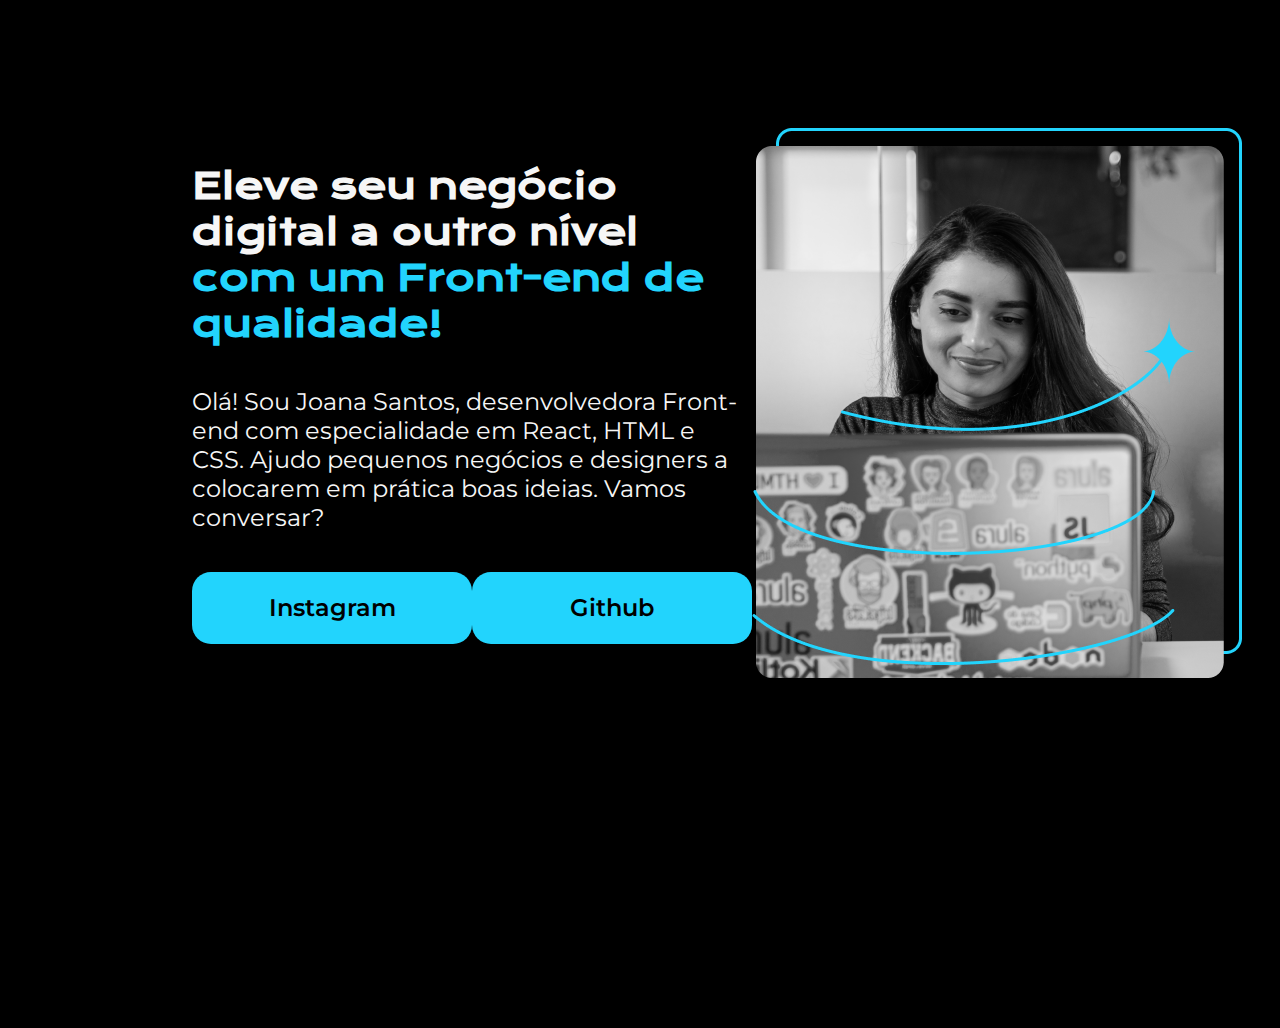
==== HTML e CSS: cabecalho, footer e variaveis CSS/index.html @ b824a8c6 "HTML e CSS: cabecalho, footer e variaveis CSS." ====
<!DOCTYPE html>
<html lang="pt-br">
<head>
    <meta charset="UTF-8">
    <meta http-equiv="X-UA-Compatible" content="IE=edge">
    <meta name="viewport" content="width=device-width, initial-scale=1.0">
    <title>Portifolio</title>
    <link rel="stylesheet" href="style.css">
</head>
<body>

    <header></header>
    <main class="apresentacao">
        <section class="apresentacao__conteudo">
            <h1 class="apresentacao__conteudo__titulo">Eleve seu negócio digital a outro nível 
                <strong class="titulo-destaque">com um Front-end de qualidade!</strong> </h1>
            <p class="apresentacao__conteudo__texto">Olá! Sou Joana Santos, desenvolvedora Front-end 
                com especialidade em React, HTML e CSS. Ajudo pequenos negócios e designers a colocarem em 
                prática boas ideias. Vamos conversar?
            </p>
        <div class="apresentacao__links">
            <a class="apresentacao__links__link" href="https://instagram.com/rafaballerini">Instagram</a>
            <a class="apresentacao__links__link" href="https://github.com/guilhermeonrails">Github</a>
        </div>    
        
        </section>
        
        <img src="imagem.png" alt="Programadora Front-end">
    </main>
    <footer></footer>
    
</body>
</html>
---- HTML e CSS: cabecalho, footer e variaveis CSS/style.css ----
@import url('https://fonts.googleapis.com/css2?family=Krona+One&family=Montserrat:wght@400;600&display=swap');

*{
    margin: 0;
    padding: 0;
}

body{
    height: 100vh;
    box-sizing: border-box;
    background-color: #000000;
    color: #F6F6F6;
}

.titulo-destaque{
    color: #22D4FD;
}

.apresentacao{
    margin: 10% 15%;
    display: flex;
    align-items: center;
    justify-content: space-between;
}

.apresentacao__conteudo{
    width: 615px;
    display: flex;
    flex-direction: column;
    gap: 40px;
}

.apresentacao__conteudo__titulo{
    font-size: 36px;
    font-family: 'Krona One', sans-serif;
}


.apresentacao__conteudo__texto{
    font-size: 24px;
    font-family: 'Montserrat', sans-serif;
}

.apresentacao__links{
    display: flex;
    justify-content: space-between;
}

.apresentacao__links__link{
    background-color: #22D4FD;
    width: 280px;
    text-align: center;
    border-radius: 19px;
    font-size: 24px;
    font-weight: 600;
    padding: 21.5px 0;
    text-decoration: none;
    color: #000000;
    font-family: 'Montserrat', sans-serif;
}
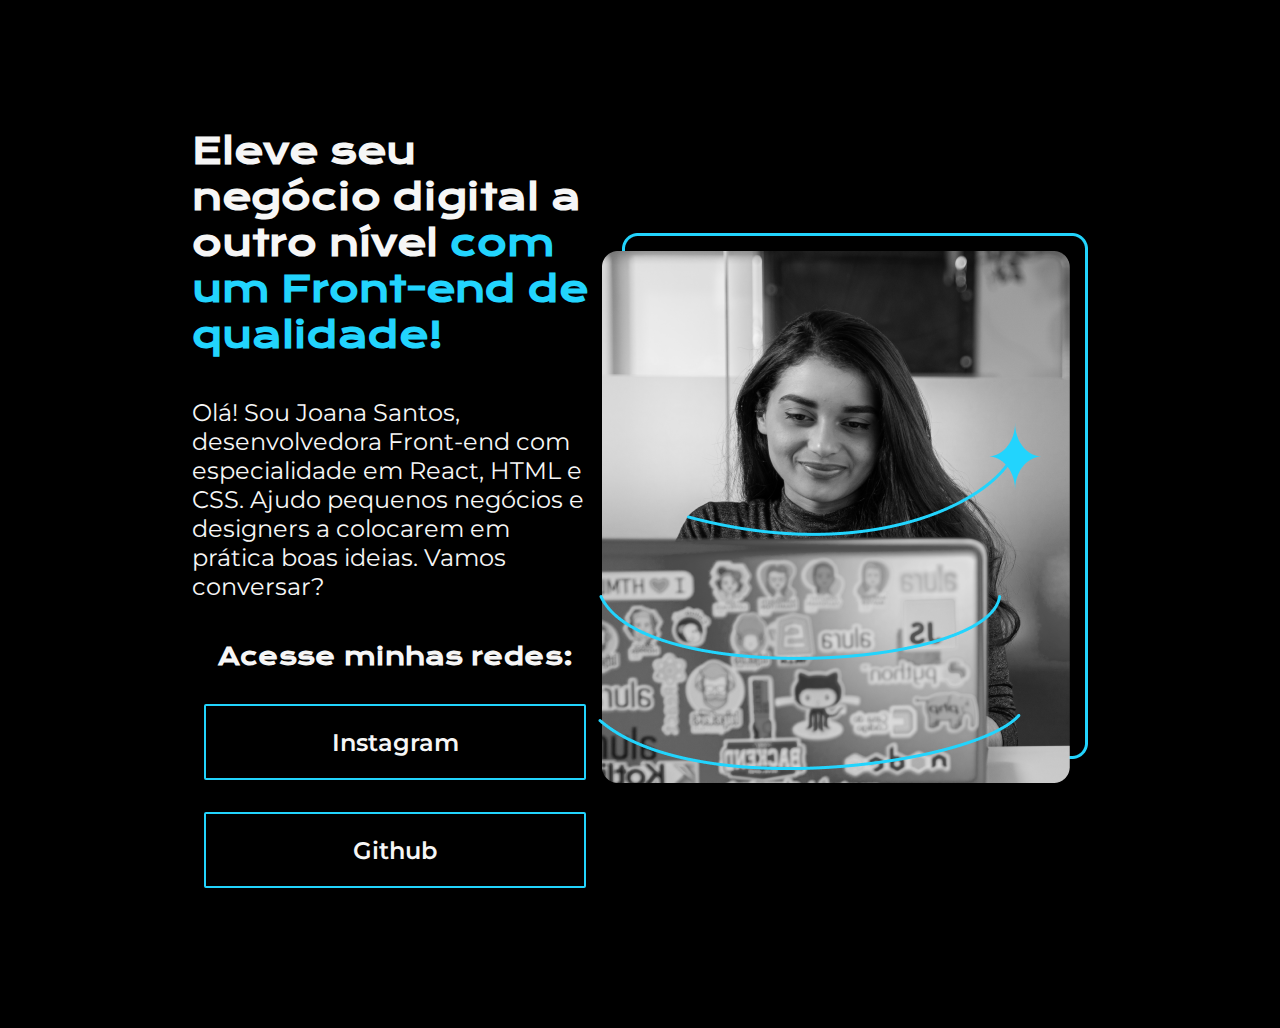
==== commit c403fc03: "HTML e CSS: cabecalho, footer e variaveis CSS." ====
--- a/HTML e CSS: cabecalho, footer e variaveis CSS/index.html
+++ b/HTML e CSS: cabecalho, footer e variaveis CSS/index.html
@@ -19,6 +19,7 @@
                 prática boas ideias. Vamos conversar?
             </p>
         <div class="apresentacao__links">
+            <h2 class="apresentacao__links__subtitulo">Acesse minhas redes:</h2>
             <a class="apresentacao__links__link" href="https://instagram.com/rafaballerini">Instagram</a>
             <a class="apresentacao__links__link" href="https://github.com/guilhermeonrails">Github</a>
         </div>    
--- a/HTML e CSS: cabecalho, footer e variaveis CSS/style.css
+++ b/HTML e CSS: cabecalho, footer e variaveis CSS/style.css
@@ -43,18 +43,29 @@
 
 .apresentacao__links{
     display: flex;
+    flex-direction: column;
     justify-content: space-between;
+    align-items: center;
+    gap: 32px;
+}
+
+.apresentacao__links__subtitulo{
+    font-family: 'Krona One', sans-serif;
+    font width: 400;
+    font-size: 24px;
+    
 }
 
 .apresentacao__links__link{
-    background-color: #22D4FD;
-    width: 280px;
+    border: 2px solid #22D4FD;
+    width: 378px;
     text-align: center;
-    border-radius: 19px;
+    border-radius: 2px;
     font-size: 24px;
     font-weight: 600;
     padding: 21.5px 0;
     text-decoration: none;
-    color: #000000;
+    color: #F6F6F6;
     font-family: 'Montserrat', sans-serif;
 }
+
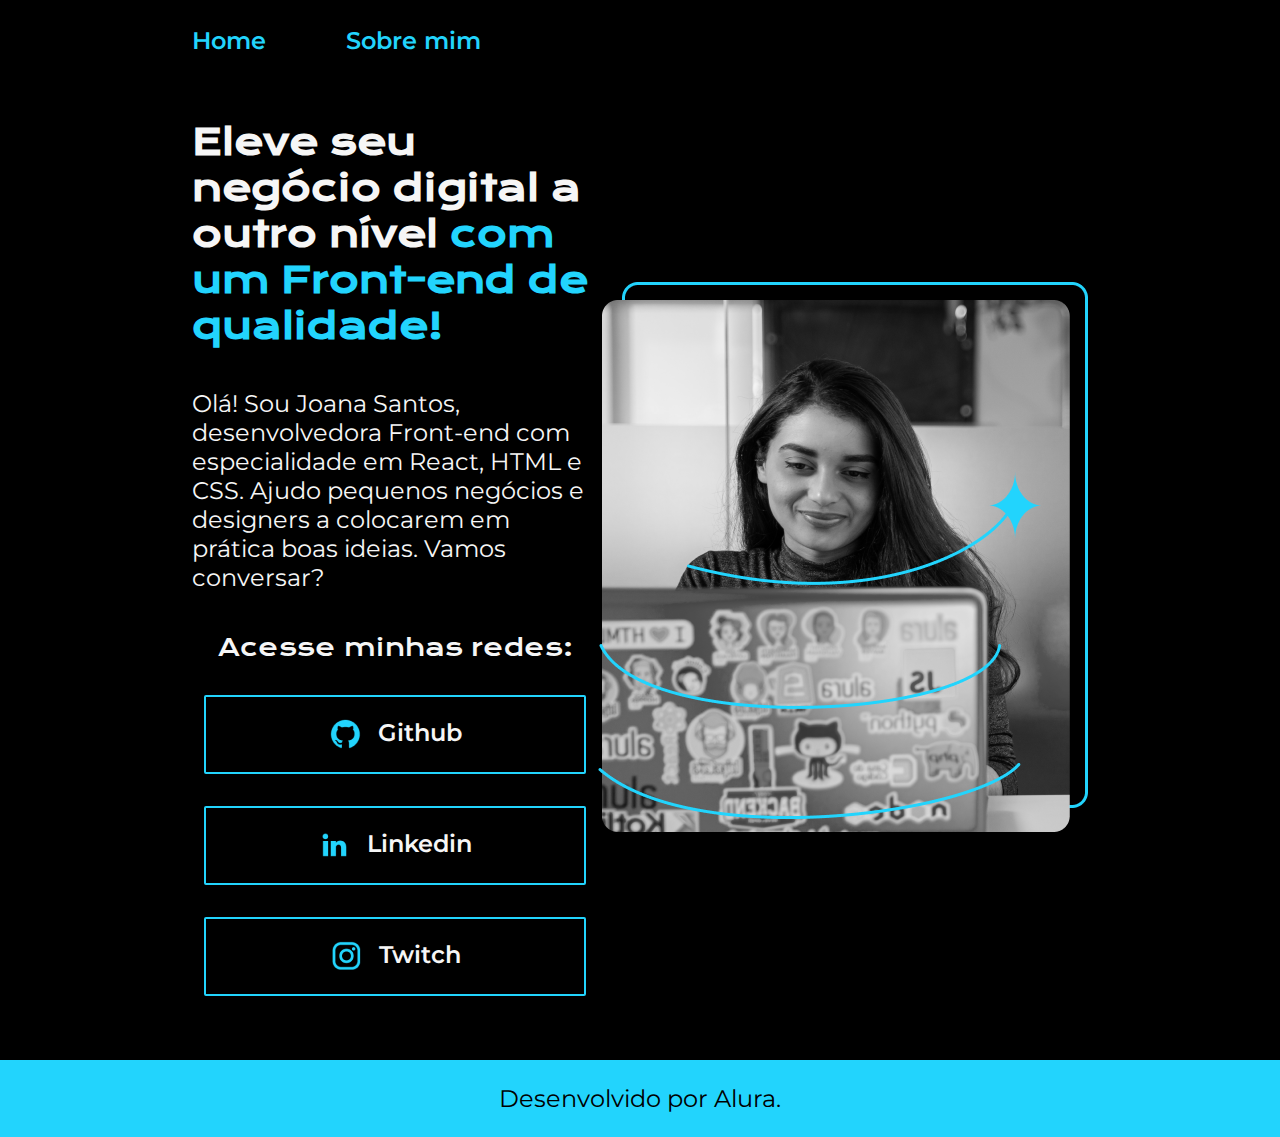
==== commit f4e04cb6: "HTML e CSS: cabecalho, footer e variaveis CSS." ====
--- a/HTML e CSS: cabecalho, footer e variaveis CSS/index.html
+++ b/HTML e CSS: cabecalho, footer e variaveis CSS/index.html
@@ -5,11 +5,17 @@
     <meta http-equiv="X-UA-Compatible" content="IE=edge">
     <meta name="viewport" content="width=device-width, initial-scale=1.0">
     <title>Portifolio</title>
-    <link rel="stylesheet" href="style.css">
+    <link rel="stylesheet" href="./styles/style.css">
 </head>
+
 <body>
+    <header class="cabecalho">
+        <nav class="cabecalho__menu">
+            <a class="cabecalho__menu__link" href="index.html">Home</a>
+            <a class="cabecalho__menu__link" href="about.html">Sobre mim</a>
+        </nav>
+    </header>
 
-    <header></header>
     <main class="apresentacao">
         <section class="apresentacao__conteudo">
             <h1 class="apresentacao__conteudo__titulo">Eleve seu negócio digital a outro nível 
@@ -20,15 +26,18 @@
             </p>
         <div class="apresentacao__links">
             <h2 class="apresentacao__links__subtitulo">Acesse minhas redes:</h2>
-            <a class="apresentacao__links__link" href="https://instagram.com/rafaballerini">Instagram</a>
-            <a class="apresentacao__links__link" href="https://github.com/guilhermeonrails">Github</a>
+            <a class="apresentacao__links__link" href="https://github.com/guilhermeonrails">
+                <img src="./assets/github.png">Github</a>
+            <a class="apresentacao__links__link" href="https://linkedin.com/in/rafaellaballerini">
+                <img src="./assets/linkedin.png">Linkedin</a>
+            <a class="apresentacao__links__link" href="https://twitch.tv/guilimadev">
+                <img src="./assets/instagram.png">Twitch</a>
         </div>    
-        
         </section>
-        
-        <img src="imagem.png" alt="Programadora Front-end">
+        <img src="./assets/imagem.png" alt="Programadora Front-end">
     </main>
-    <footer></footer>
-    
+
+    <footer class="rodape">Desenvolvido por Alura.</footer>
 </body>
+
 </html>--- a/HTML e CSS: cabecalho, footer e variaveis CSS/styles/style.css
+++ b/HTML e CSS: cabecalho, footer e variaveis CSS/styles/style.css
@@ -0,0 +1,114 @@
+@import url('https://fonts.googleapis.com/css2?family=Krona+One&family=Montserrat:wght@400;600&display=swap');
+
+:root{
+    --cor-primaria: #000000;
+    --cor-secundaria: #F6F6F6;
+    --cor-terciaria: #22D4FD;
+    --cor-hover: #272727;
+
+    --fonte-primaria:'Montserrat', sans-serif;
+    --fonte-secundaria:'Krona One', sans-serif;
+}
+
+*{
+    margin: 0;
+    padding: 0;
+}
+
+body{
+    height: 100vh;
+    box-sizing: border-box;
+    background-color: var(--cor-primaria);
+    color: var(--cor-secundaria);
+}
+
+.cabecalho{
+    padding: 2% 0% 0% 15%;
+}
+
+.cabecalho__menu{
+    display: flex;
+    gap: 80px;
+}
+
+.cabecalho__menu__link{
+    font-family: var(--fonte-primaria);
+    font-weight: 600;
+    font-size: 24px;
+    color: var(--cor-terciaria);
+    text-decoration: none
+}
+
+.apresentacao{
+    padding: 5% 15%;
+    display: flex;
+    align-items: center;
+    justify-content: space-between;
+}
+
+.apresentacao__conteudo{
+    width: 615px;
+    display: flex;
+    flex-direction: column;
+    gap: 40px;
+}
+
+.apresentacao__conteudo__titulo{
+    font-size: 36px;
+    font-family: var(--fonte-secundaria);
+}
+
+.titulo-destaque{
+    color: var(--cor-terciaria);
+}
+
+.apresentacao__conteudo__texto{
+    font-size: 24px;
+    font-family: var(--fonte-primaria);
+}
+
+.apresentacao__links{
+    display: flex;
+    flex-direction: column;
+    justify-content: space-between;
+    align-items: center;
+    gap: 32px;
+}
+
+.apresentacao__links__subtitulo{
+    font-family: var(--fonte-secundaria);
+    font-weight: 400;
+    font-size: 24px;
+    
+}
+
+.apresentacao__links__link{
+    display: flex;
+    justify-content: center;
+    gap: 16px;
+    border: 2px solid var(--cor-terciaria);
+    width: 378px;
+    text-align: center;
+    border-radius: 2px;
+    font-size: 24px;
+    font-weight: 600;
+    padding: 21.5px 0;
+    text-decoration: none;
+    color: var(--cor-secundaria);
+    font-family: var(--fonte-primaria);
+}
+
+.apresentacao__links__link:hover{
+    background-color: var(--cor-hover);
+}
+
+.rodape{
+    padding: 24px;
+    color: var(--cor-primaria);
+    background-color: var(--cor-terciaria);
+    text-align: center;
+    font-family: var(--fonte-primaria);
+    font-size: 24px;
+    font-weight: 400;
+    
+}